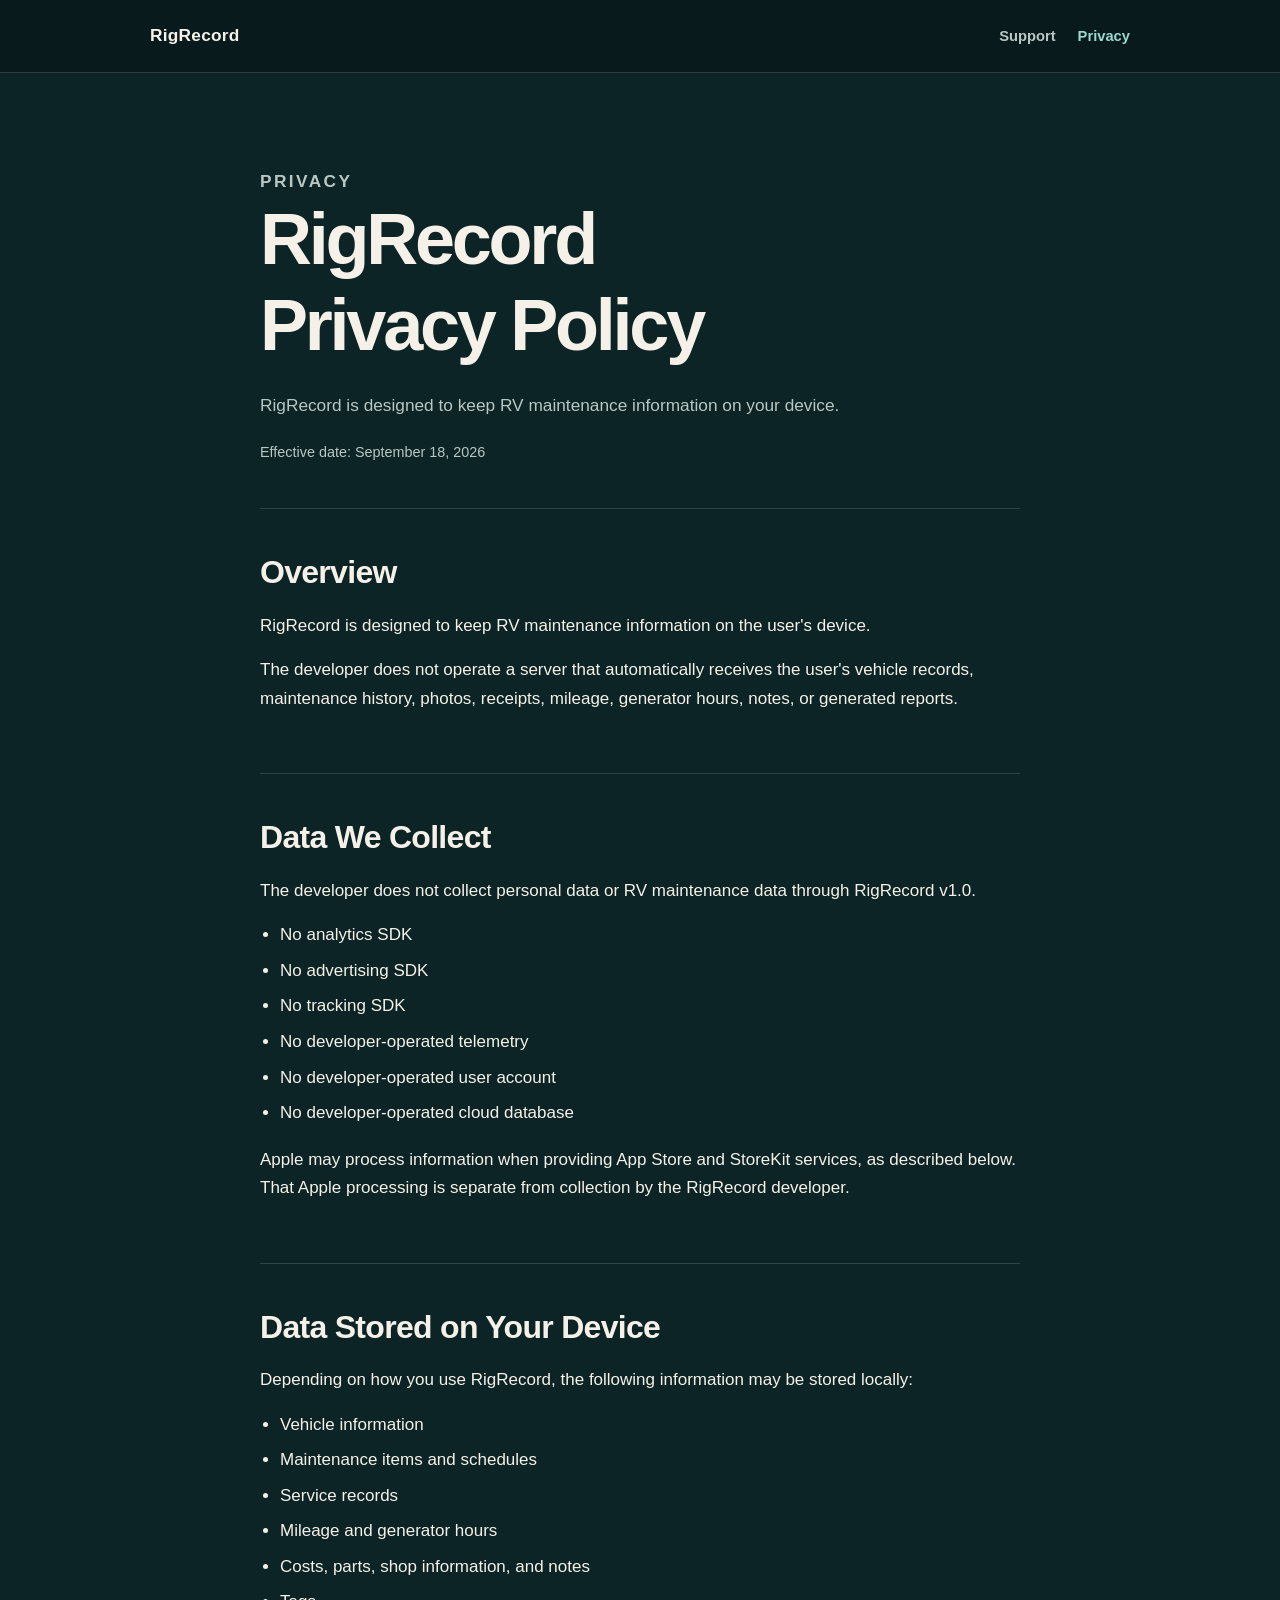
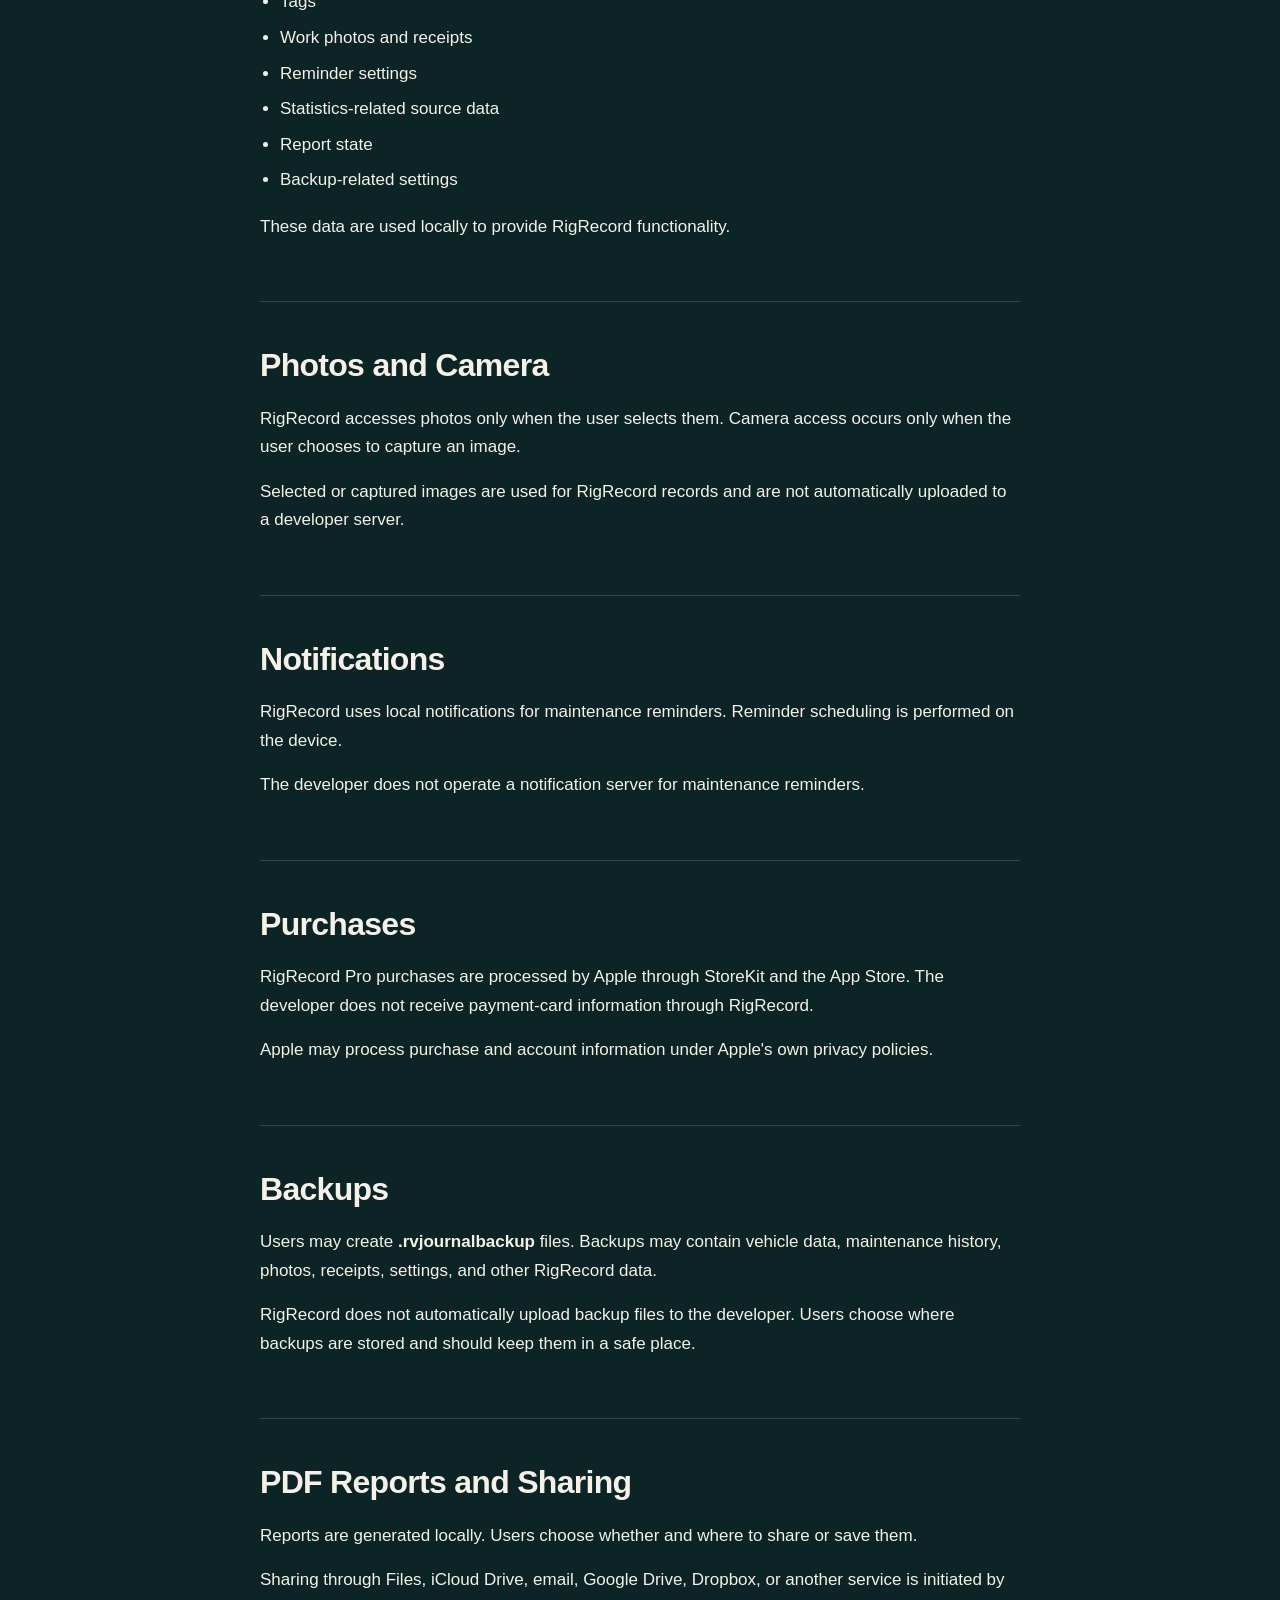
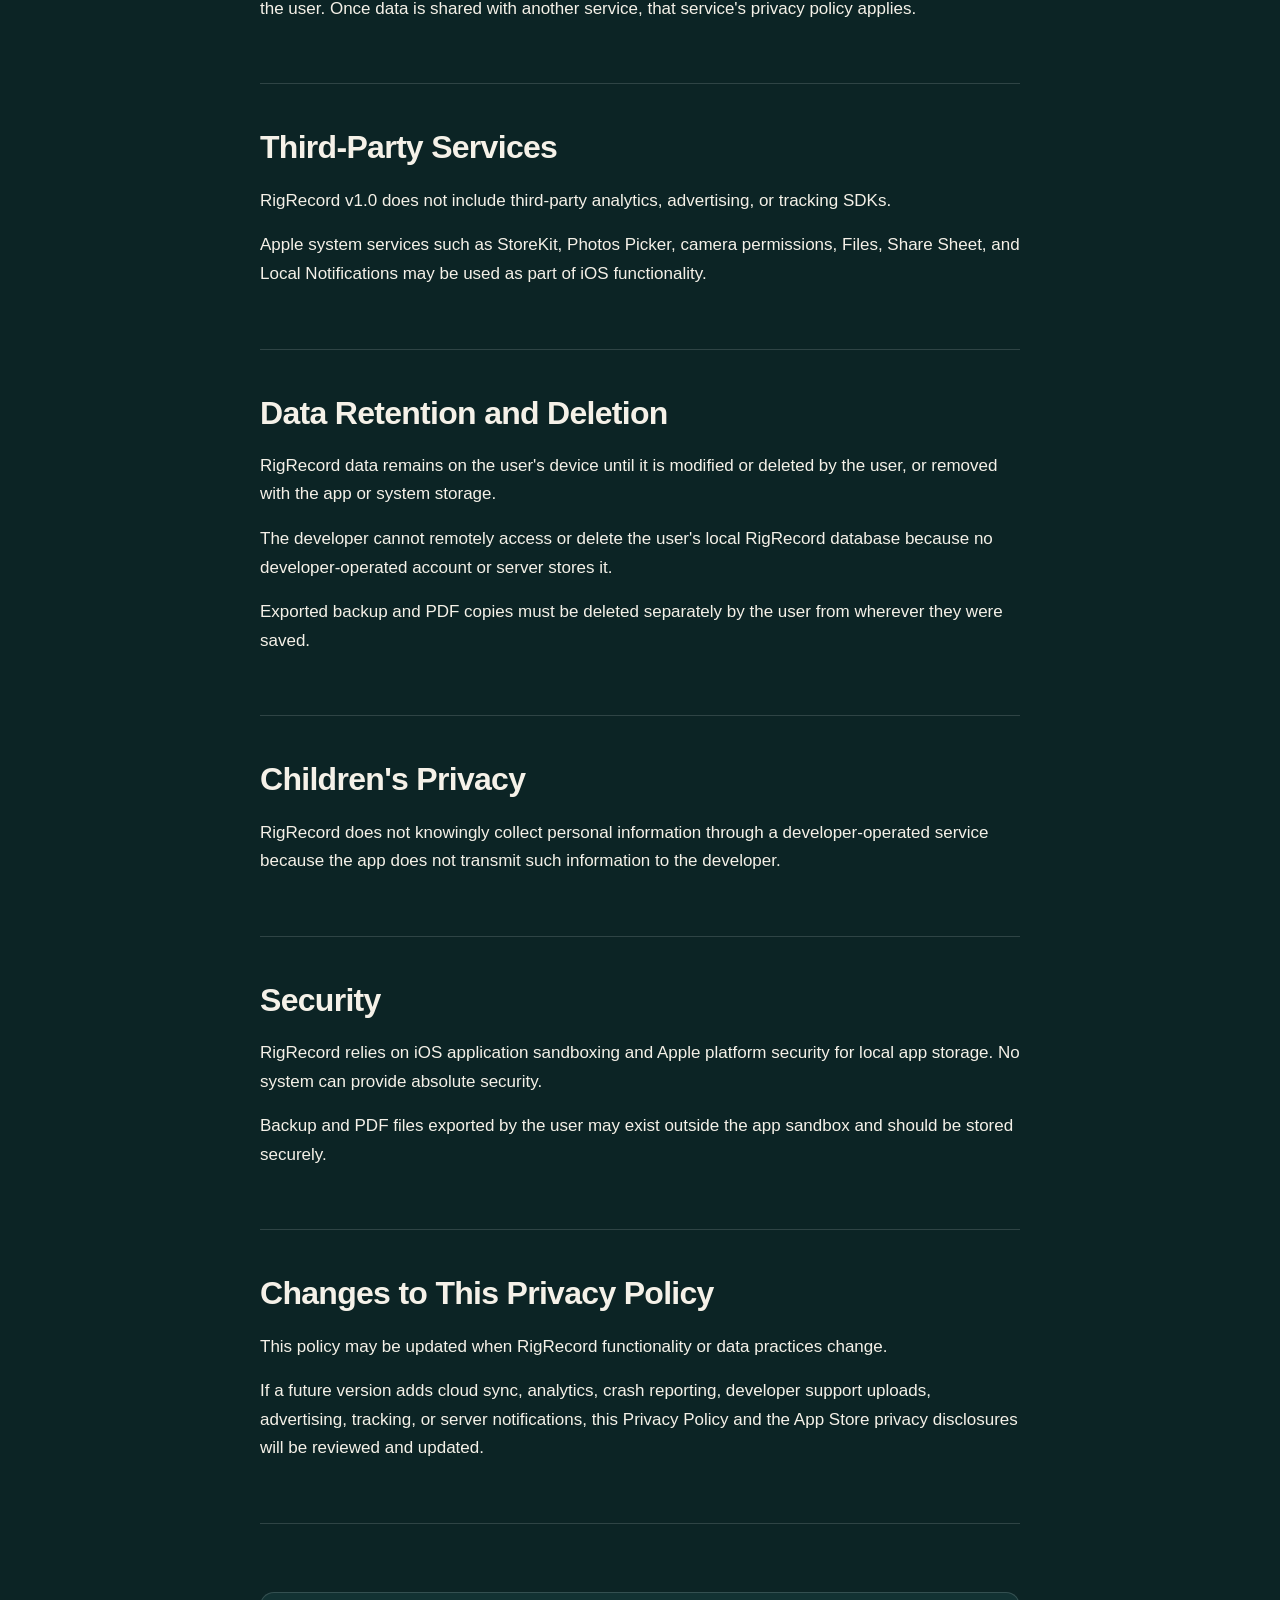
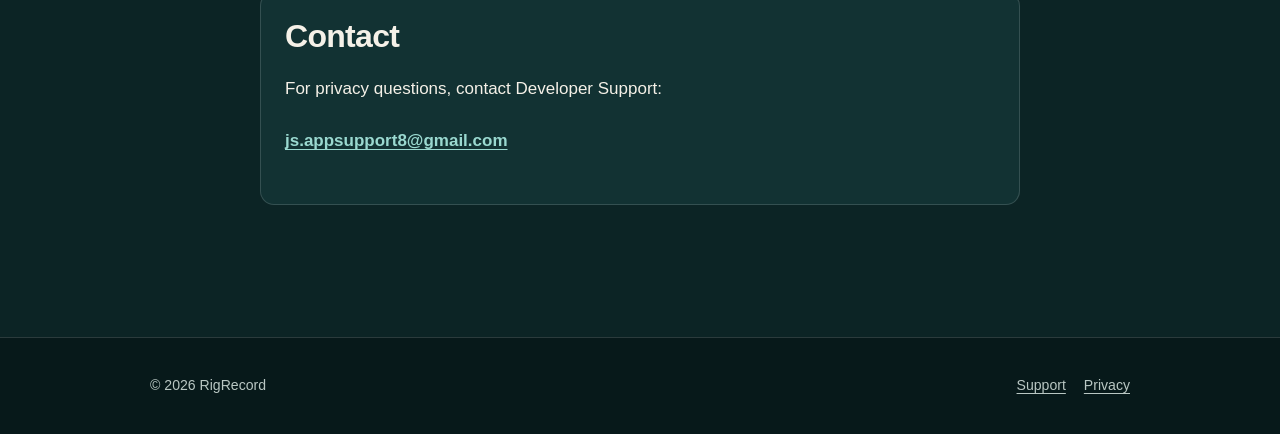
==== rigrecord/privacy/index.html @ c697db1d "Add files via upload" ====
<!doctype html>
<html lang="en">
<head>
  <meta charset="utf-8">
  <meta name="viewport" content="width=device-width, initial-scale=1">
  <meta name="description" content="Privacy Policy for RigRecord, the RV maintenance log for iPhone and iPad.">
  <title>RigRecord Privacy Policy</title>
  <link rel="icon" href="data:,">
  <link rel="stylesheet" href="../assets/styles.css">
</head>
<body>
  <header class="site-header">
    <div class="site-header__inner">
      <a class="brand" href="../">RigRecord</a>
      <nav class="site-nav" aria-label="Primary navigation">
        <a href="../support/">Support</a>
        <a href="./" aria-current="page">Privacy</a>
      </nav>
    </div>
  </header>

  <main>
    <section class="hero">
      <p class="eyebrow">Privacy</p>
      <h1>RigRecord Privacy Policy</h1>
      <p>RigRecord is designed to keep RV maintenance information on your device.</p>
      <span class="effective-date">Effective date: <span data-effective-date>September 18, 2026</span></span>
    </section>

    <section class="section">
      <h2>Overview</h2>
      <p>RigRecord is designed to keep RV maintenance information on the user's device.</p>
      <p>The developer does not operate a server that automatically receives the user's vehicle records, maintenance history, photos, receipts, mileage, generator hours, notes, or generated reports.</p>
    </section>

    <section class="section">
      <h2>Data We Collect</h2>
      <p>The developer does not collect personal data or RV maintenance data through RigRecord v1.0.</p>
      <ul>
        <li>No analytics SDK</li>
        <li>No advertising SDK</li>
        <li>No tracking SDK</li>
        <li>No developer-operated telemetry</li>
        <li>No developer-operated user account</li>
        <li>No developer-operated cloud database</li>
      </ul>
      <p>Apple may process information when providing App Store and StoreKit services, as described below. That Apple processing is separate from collection by the RigRecord developer.</p>
    </section>

    <section class="section">
      <h2>Data Stored on Your Device</h2>
      <p>Depending on how you use RigRecord, the following information may be stored locally:</p>
      <ul>
        <li>Vehicle information</li>
        <li>Maintenance items and schedules</li>
        <li>Service records</li>
        <li>Mileage and generator hours</li>
        <li>Costs, parts, shop information, and notes</li>
        <li>Tags</li>
        <li>Work photos and receipts</li>
        <li>Reminder settings</li>
        <li>Statistics-related source data</li>
        <li>Report state</li>
        <li>Backup-related settings</li>
      </ul>
      <p>These data are used locally to provide RigRecord functionality.</p>
    </section>

    <section class="section">
      <h2>Photos and Camera</h2>
      <p>RigRecord accesses photos only when the user selects them. Camera access occurs only when the user chooses to capture an image.</p>
      <p>Selected or captured images are used for RigRecord records and are not automatically uploaded to a developer server.</p>
    </section>

    <section class="section">
      <h2>Notifications</h2>
      <p>RigRecord uses local notifications for maintenance reminders. Reminder scheduling is performed on the device.</p>
      <p>The developer does not operate a notification server for maintenance reminders.</p>
    </section>

    <section class="section">
      <h2>Purchases</h2>
      <p>RigRecord Pro purchases are processed by Apple through StoreKit and the App Store. The developer does not receive payment-card information through RigRecord.</p>
      <p>Apple may process purchase and account information under Apple's own privacy policies.</p>
    </section>

    <section class="section">
      <h2>Backups</h2>
      <p>Users may create <strong>.rvjournalbackup</strong> files. Backups may contain vehicle data, maintenance history, photos, receipts, settings, and other RigRecord data.</p>
      <p>RigRecord does not automatically upload backup files to the developer. Users choose where backups are stored and should keep them in a safe place.</p>
    </section>

    <section class="section">
      <h2>PDF Reports and Sharing</h2>
      <p>Reports are generated locally. Users choose whether and where to share or save them.</p>
      <p>Sharing through Files, iCloud Drive, email, Google Drive, Dropbox, or another service is initiated by the user. Once data is shared with another service, that service's privacy policy applies.</p>
    </section>

    <section class="section">
      <h2>Third-Party Services</h2>
      <p>RigRecord v1.0 does not include third-party analytics, advertising, or tracking SDKs.</p>
      <p>Apple system services such as StoreKit, Photos Picker, camera permissions, Files, Share Sheet, and Local Notifications may be used as part of iOS functionality.</p>
    </section>

    <section class="section">
      <h2>Data Retention and Deletion</h2>
      <p>RigRecord data remains on the user's device until it is modified or deleted by the user, or removed with the app or system storage.</p>
      <p>The developer cannot remotely access or delete the user's local RigRecord database because no developer-operated account or server stores it.</p>
      <p>Exported backup and PDF copies must be deleted separately by the user from wherever they were saved.</p>
    </section>

    <section class="section">
      <h2>Children's Privacy</h2>
      <p>RigRecord does not knowingly collect personal information through a developer-operated service because the app does not transmit such information to the developer.</p>
    </section>

    <section class="section">
      <h2>Security</h2>
      <p>RigRecord relies on iOS application sandboxing and Apple platform security for local app storage. No system can provide absolute security.</p>
      <p>Backup and PDF files exported by the user may exist outside the app sandbox and should be stored securely.</p>
    </section>

    <section class="section">
      <h2>Changes to This Privacy Policy</h2>
      <p>This policy may be updated when RigRecord functionality or data practices change.</p>
      <p>If a future version adds cloud sync, analytics, crash reporting, developer support uploads, advertising, tracking, or server notifications, this Privacy Policy and the App Store privacy disclosures will be reviewed and updated.</p>
    </section>

    <section class="section" aria-labelledby="contact">
      <div class="callout">
        <h2 id="contact">Contact</h2>
        <p>For privacy questions, contact Developer Support:</p>
        <p><a class="contact-link" data-support-email href="mailto:js.appsupport8@gmail.com">js.appsupport8@gmail.com</a></p>
      </div>
    </section>
  </main>

  <footer class="site-footer">
    <div class="site-footer__inner">
      <span>© <span data-site-year>2026</span> RigRecord</span>
      <nav aria-label="Footer navigation">
        <a href="../support/">Support</a>
        <a href="./">Privacy</a>
      </nav>
    </div>
  </footer>
  <script src="../assets/site-config.js"></script>
  <script src="../assets/site.js"></script>
</body>
</html>
---- rigrecord/assets/styles.css ----
:root {
  color-scheme: dark;
  --background: #0c2425;
  --background-deep: #07191a;
  --surface: #123233;
  --surface-soft: #173b3c;
  --text: #f5f1e8;
  --muted: #b9c7c3;
  --accent: #75c6bb;
  --accent-strong: #9ad9d0;
  --rule: rgba(229, 237, 232, 0.16);
  --max-width: 760px;
}

* {
  box-sizing: border-box;
}

html {
  background: var(--background-deep);
  scroll-behavior: smooth;
}

body {
  margin: 0;
  min-height: 100vh;
  background:
    radial-gradient(circle at 80% -10%, rgba(117, 198, 187, 0.12), transparent 34rem),
    var(--background);
  color: var(--text);
  font-family: -apple-system, BlinkMacSystemFont, "Segoe UI", sans-serif;
  font-size: 17px;
  line-height: 1.68;
  -webkit-font-smoothing: antialiased;
}

a {
  color: var(--accent-strong);
  text-underline-offset: 0.2em;
}

a:hover,
a:focus-visible {
  color: #c2eee7;
}

.site-header {
  border-bottom: 1px solid var(--rule);
  background: rgba(7, 25, 26, 0.86);
}

.site-header__inner,
.site-footer__inner {
  width: min(calc(100% - 40px), 980px);
  margin: 0 auto;
}

.site-header__inner {
  min-height: 72px;
  display: flex;
  align-items: center;
  justify-content: space-between;
  gap: 24px;
}

.brand {
  color: var(--text);
  font-size: 1.08rem;
  font-weight: 750;
  letter-spacing: 0.015em;
  text-decoration: none;
}

.site-nav {
  display: flex;
  align-items: center;
  gap: 22px;
}

.site-nav a {
  color: var(--muted);
  font-size: 0.92rem;
  font-weight: 650;
  text-decoration: none;
}

.site-nav a[aria-current="page"] {
  color: var(--accent-strong);
}

main {
  width: min(calc(100% - 40px), var(--max-width));
  margin: 0 auto;
  padding: 72px 0 88px;
}

.hero {
  padding-bottom: 42px;
  border-bottom: 1px solid var(--rule);
}

.eyebrow {
  margin: 0 0 10px;
  color: var(--accent);
  font-size: 0.78rem;
  font-weight: 760;
  letter-spacing: 0.14em;
  text-transform: uppercase;
}

h1,
h2,
h3 {
  line-height: 1.2;
  text-wrap: balance;
}

h1 {
  max-width: 680px;
  margin: 0;
  font-size: clamp(2.35rem, 7vw, 4.5rem);
  letter-spacing: -0.045em;
}

.hero p {
  max-width: 650px;
  margin: 22px 0 0;
  color: var(--muted);
  font-size: 1.08rem;
}

.effective-date {
  display: inline-block;
  margin-top: 20px;
  color: var(--muted);
  font-size: 0.9rem;
}

.section {
  padding: 44px 0;
  border-bottom: 1px solid var(--rule);
}

.section:last-child {
  border-bottom: 0;
}

h2 {
  margin: 0 0 20px;
  font-size: clamp(1.55rem, 4vw, 2rem);
  letter-spacing: -0.022em;
}

h3 {
  margin: 34px 0 10px;
  font-size: 1.12rem;
}

p {
  margin: 0 0 16px;
}

ul {
  margin: 14px 0 18px;
  padding-left: 1.25rem;
}

li {
  margin: 7px 0;
}

.faq {
  display: grid;
  gap: 2px;
}

.faq article {
  padding: 30px 0;
  border-bottom: 1px solid var(--rule);
}

.faq article:last-child {
  border-bottom: 0;
}

.faq h3 {
  margin-top: 0;
}

.callout {
  margin-top: 24px;
  padding: 24px;
  border: 1px solid var(--rule);
  border-radius: 14px;
  background: var(--surface);
}

.callout h2,
.callout h3 {
  margin-top: 0;
}

.contact-link {
  display: inline-flex;
  min-height: 44px;
  align-items: center;
  font-weight: 700;
}

.site-footer {
  border-top: 1px solid var(--rule);
  background: var(--background-deep);
  color: var(--muted);
}

.site-footer__inner {
  min-height: 96px;
  display: flex;
  align-items: center;
  justify-content: space-between;
  gap: 24px;
  font-size: 0.88rem;
}

.site-footer nav {
  display: flex;
  gap: 18px;
}

.site-footer a {
  color: var(--muted);
}

.home-links {
  display: grid;
  grid-template-columns: repeat(2, minmax(0, 1fr));
  gap: 16px;
  margin-top: 30px;
}

.home-link {
  display: block;
  min-height: 150px;
  padding: 24px;
  border: 1px solid var(--rule);
  border-radius: 14px;
  background: var(--surface);
  color: var(--text);
  text-decoration: none;
}

.home-link strong {
  display: block;
  margin-bottom: 8px;
  font-size: 1.2rem;
}

.home-link span {
  color: var(--muted);
}

@media (max-width: 600px) {
  .site-header__inner {
    min-height: 64px;
  }

  main {
    padding-top: 52px;
  }

  .site-nav {
    gap: 14px;
  }

  .section {
    padding: 36px 0;
  }

  .home-links {
    grid-template-columns: 1fr;
  }

  .site-footer__inner {
    padding: 24px 0;
    align-items: flex-start;
    flex-direction: column;
    gap: 12px;
  }
}

@media (prefers-reduced-motion: reduce) {
  html {
    scroll-behavior: auto;
  }
}
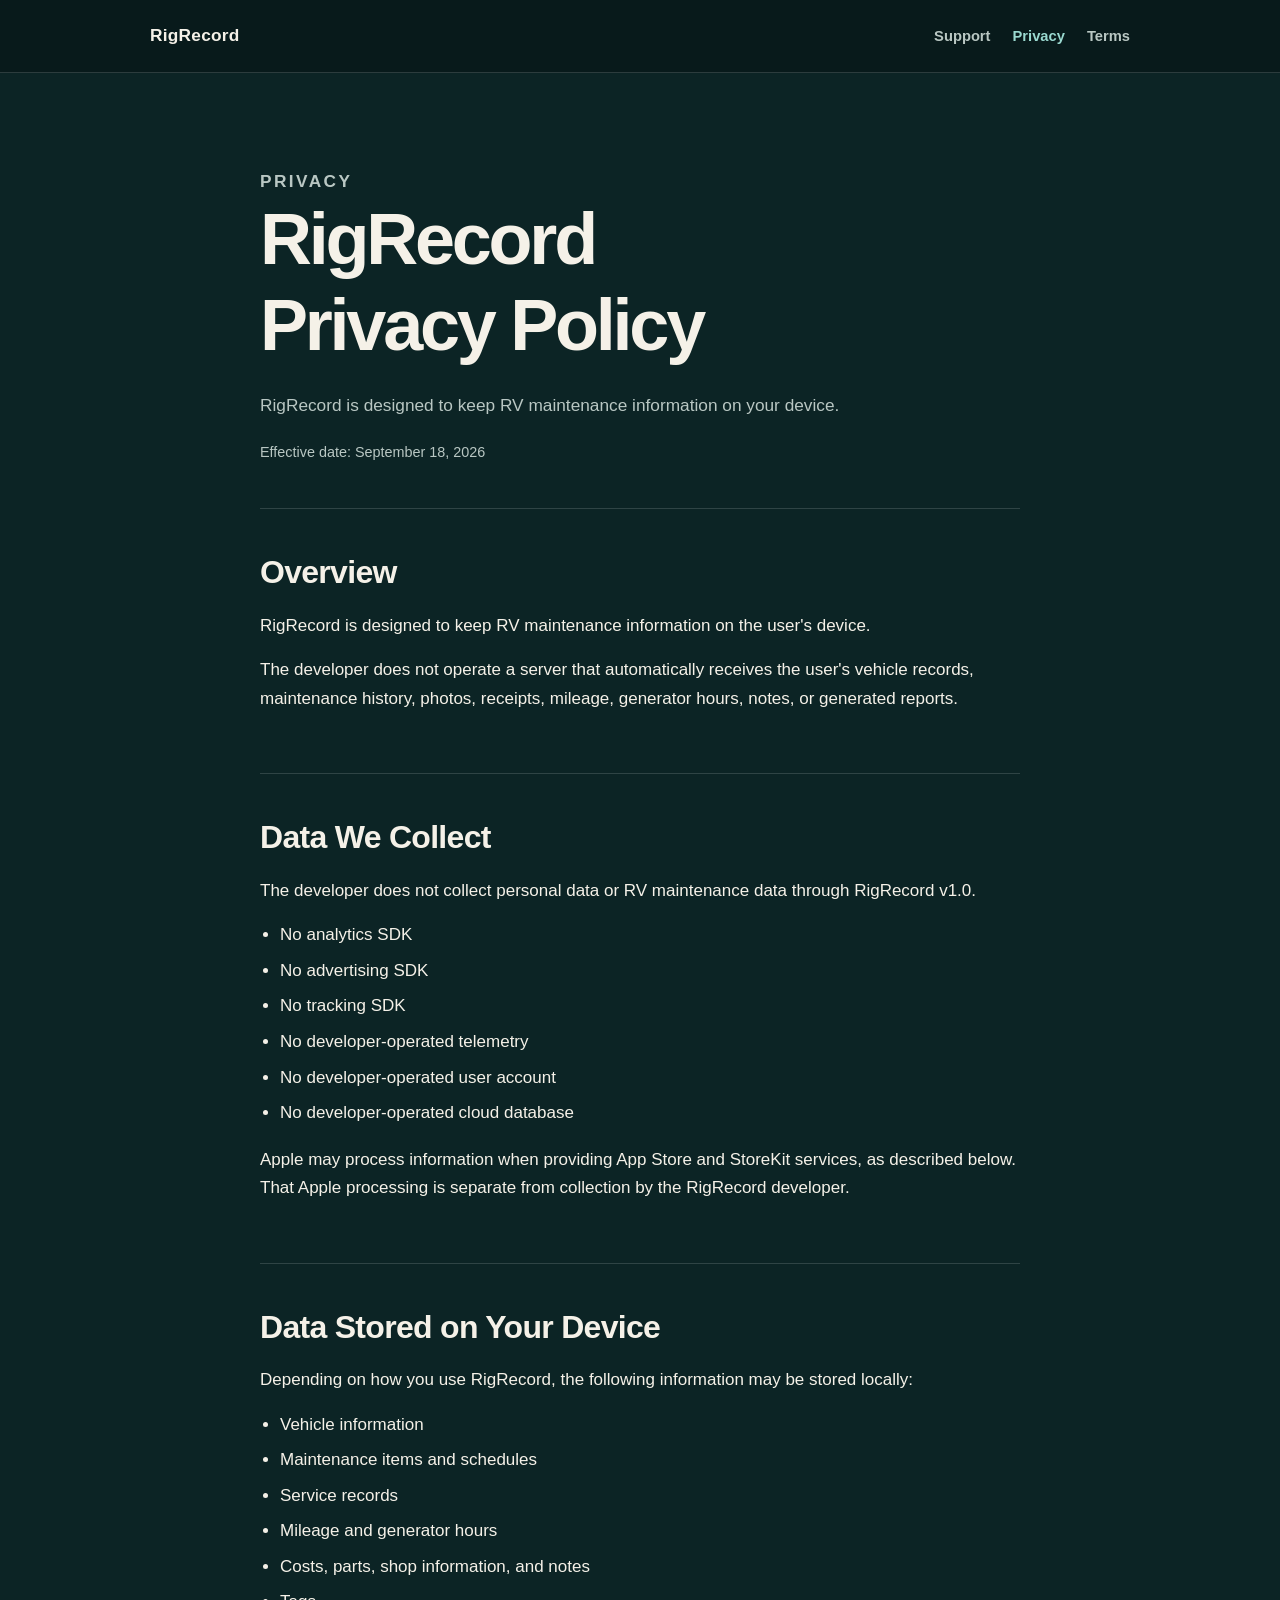
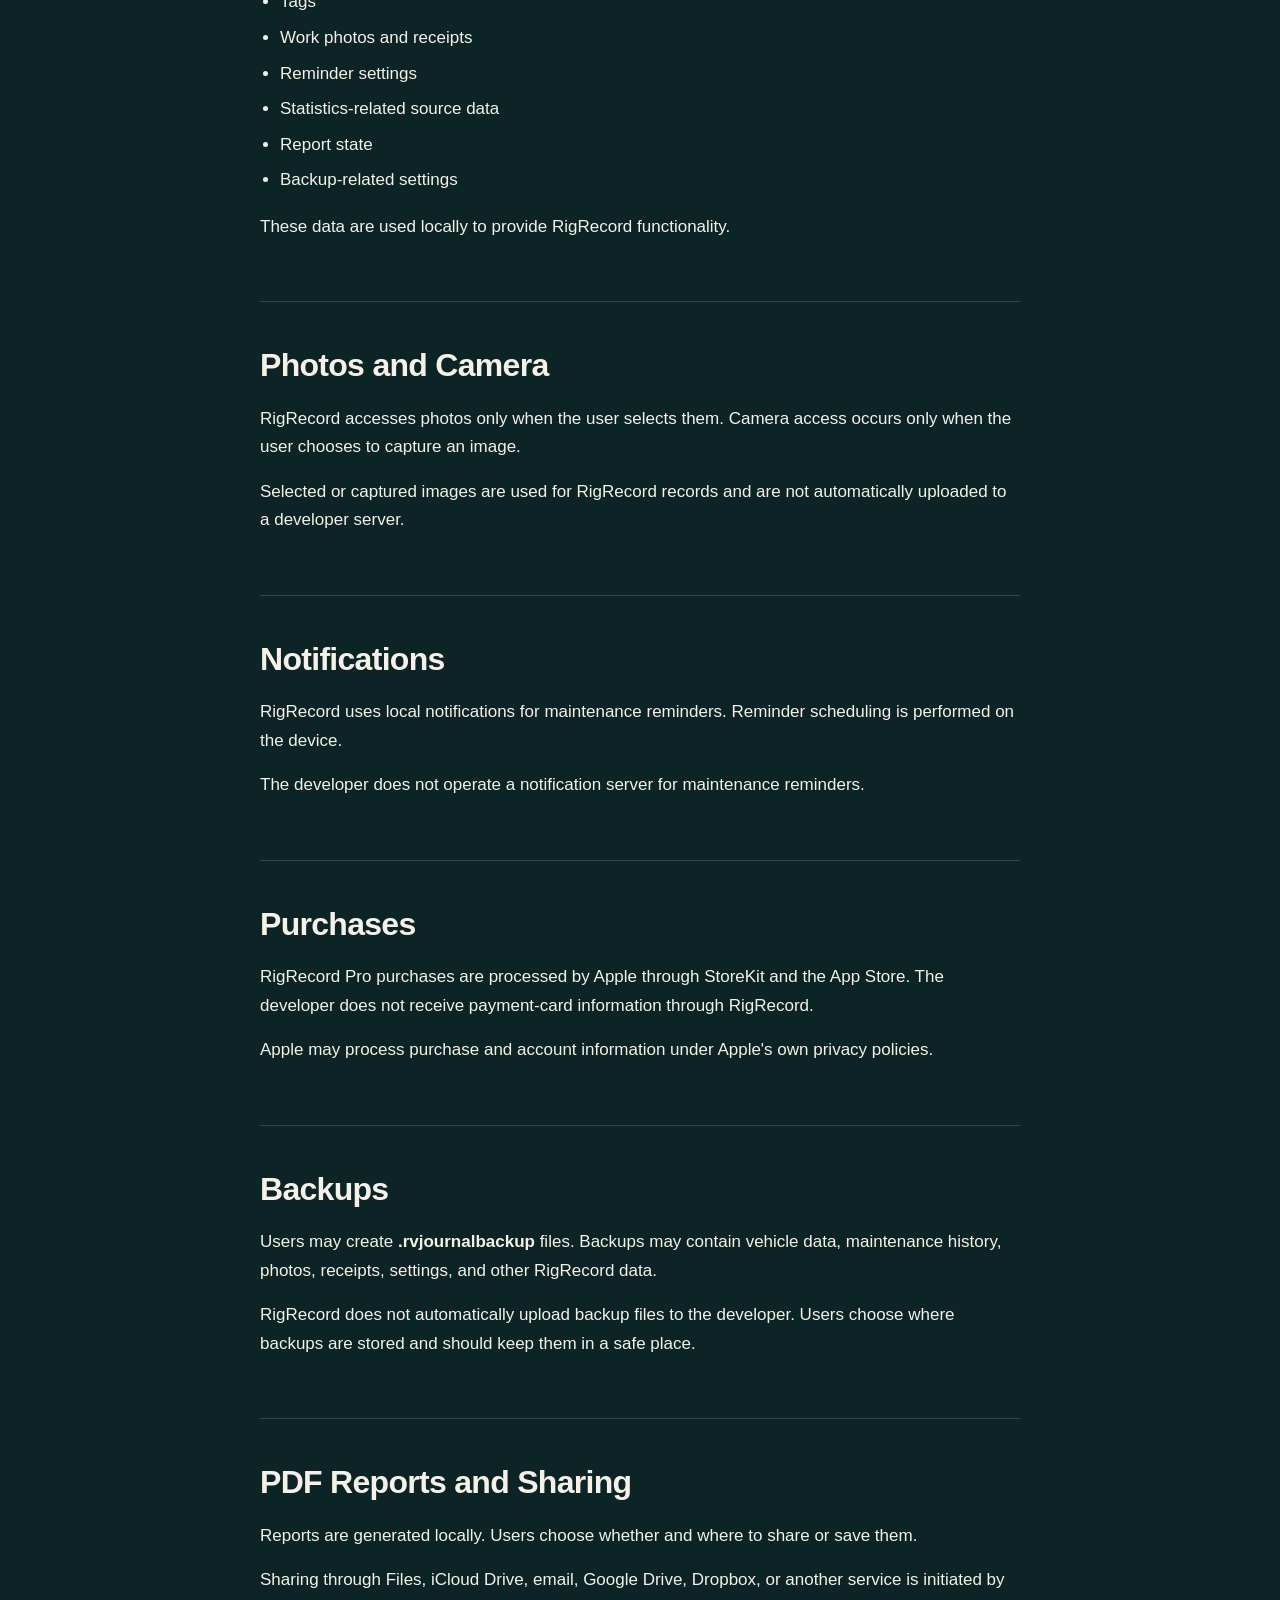
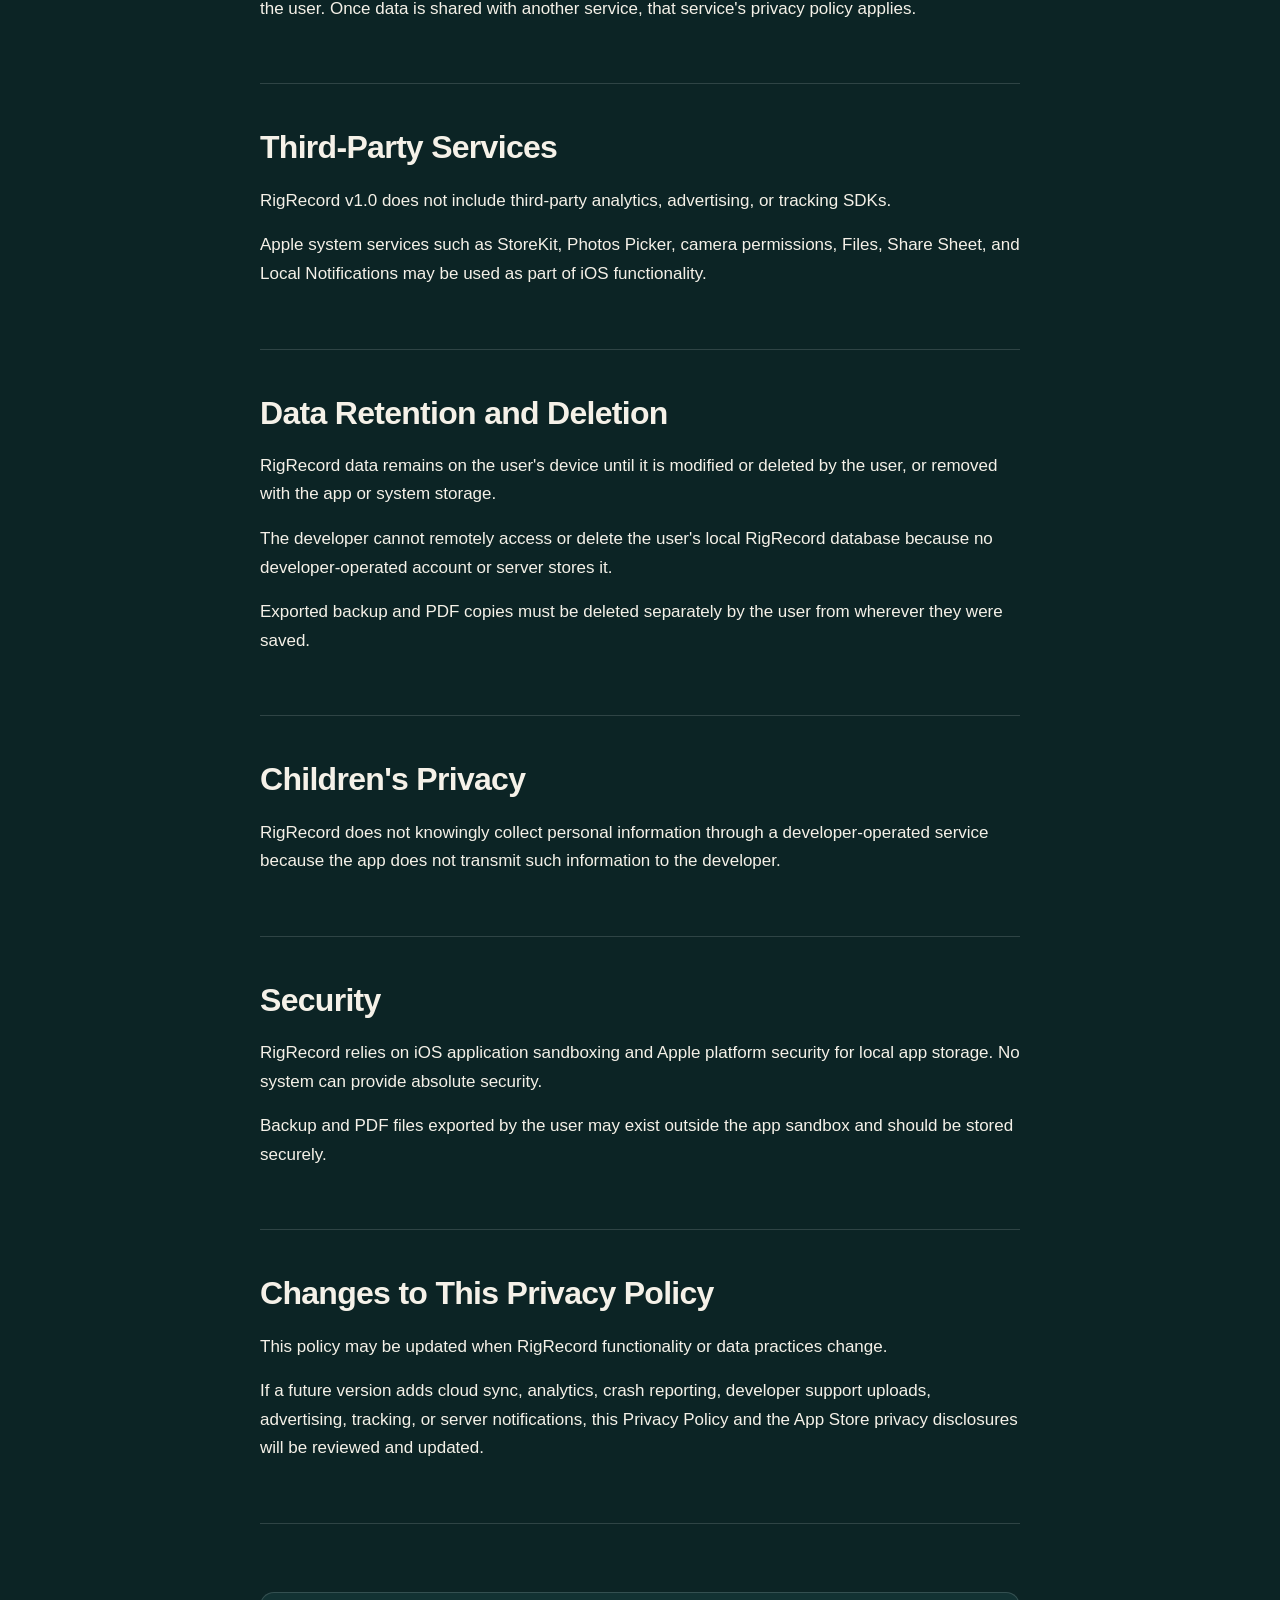
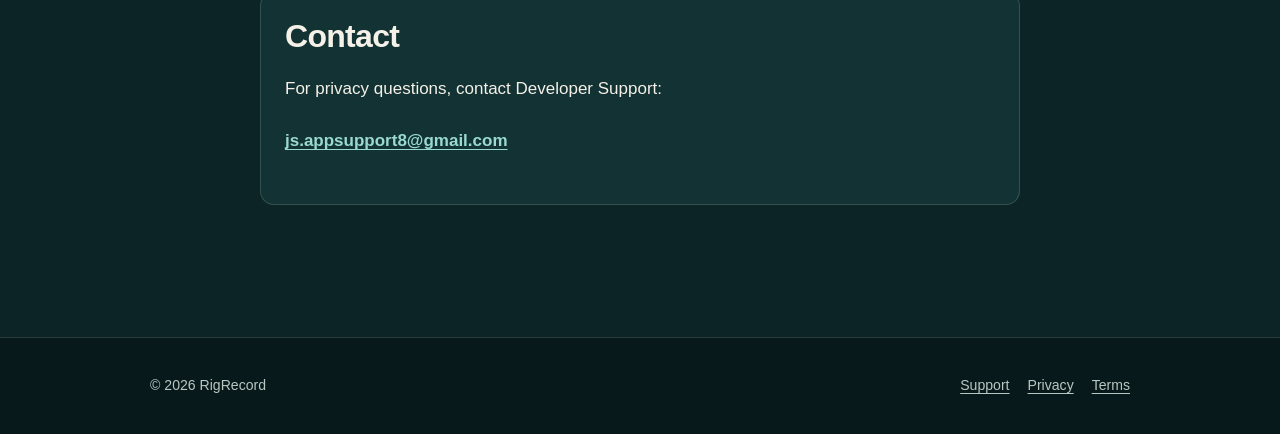
==== commit 01d802a0: "Add files via upload" ====
--- a/rigrecord/privacy/index.html
+++ b/rigrecord/privacy/index.html
@@ -15,6 +15,7 @@
       <nav class="site-nav" aria-label="Primary navigation">
         <a href="../support/">Support</a>
         <a href="./" aria-current="page">Privacy</a>
+        <a href="../terms/">Terms</a>
       </nav>
     </div>
   </header>
@@ -141,6 +142,7 @@
       <nav aria-label="Footer navigation">
         <a href="../support/">Support</a>
         <a href="./">Privacy</a>
+        <a href="../terms/">Terms</a>
       </nav>
     </div>
   </footer>
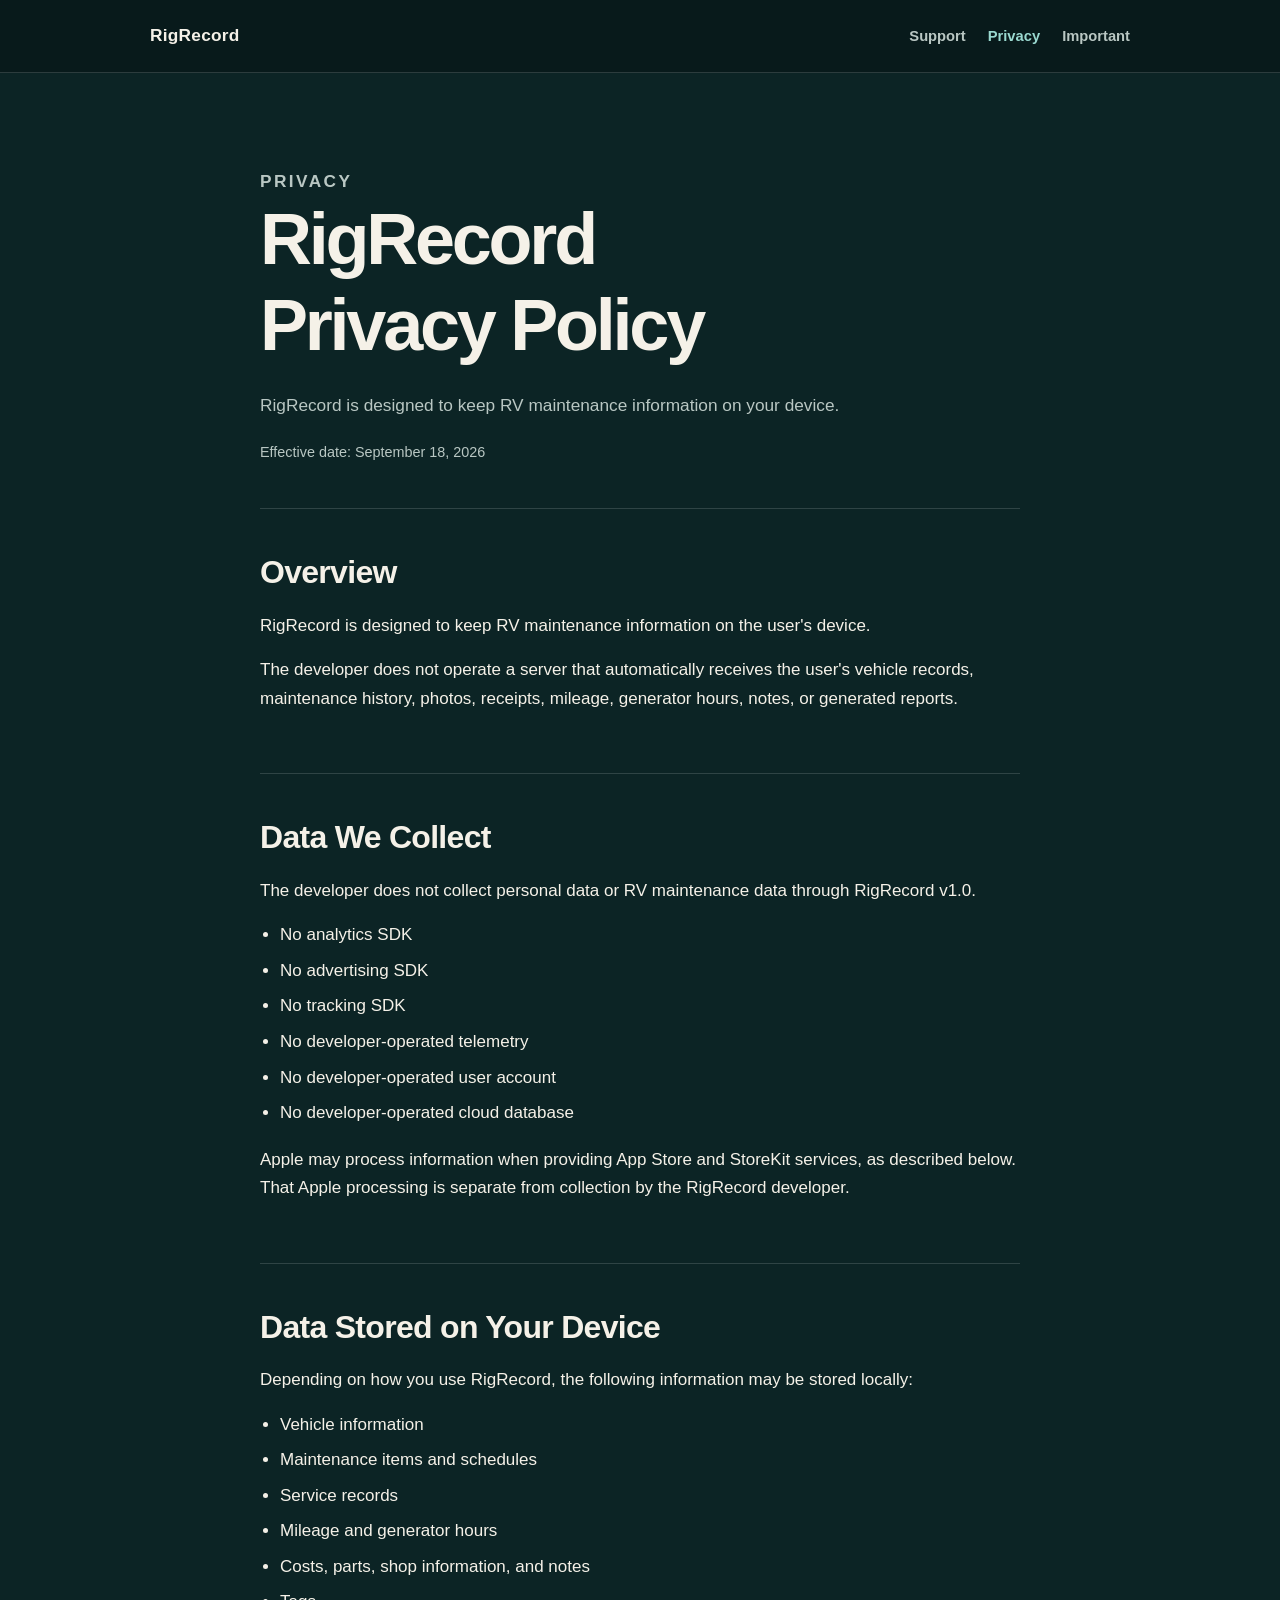
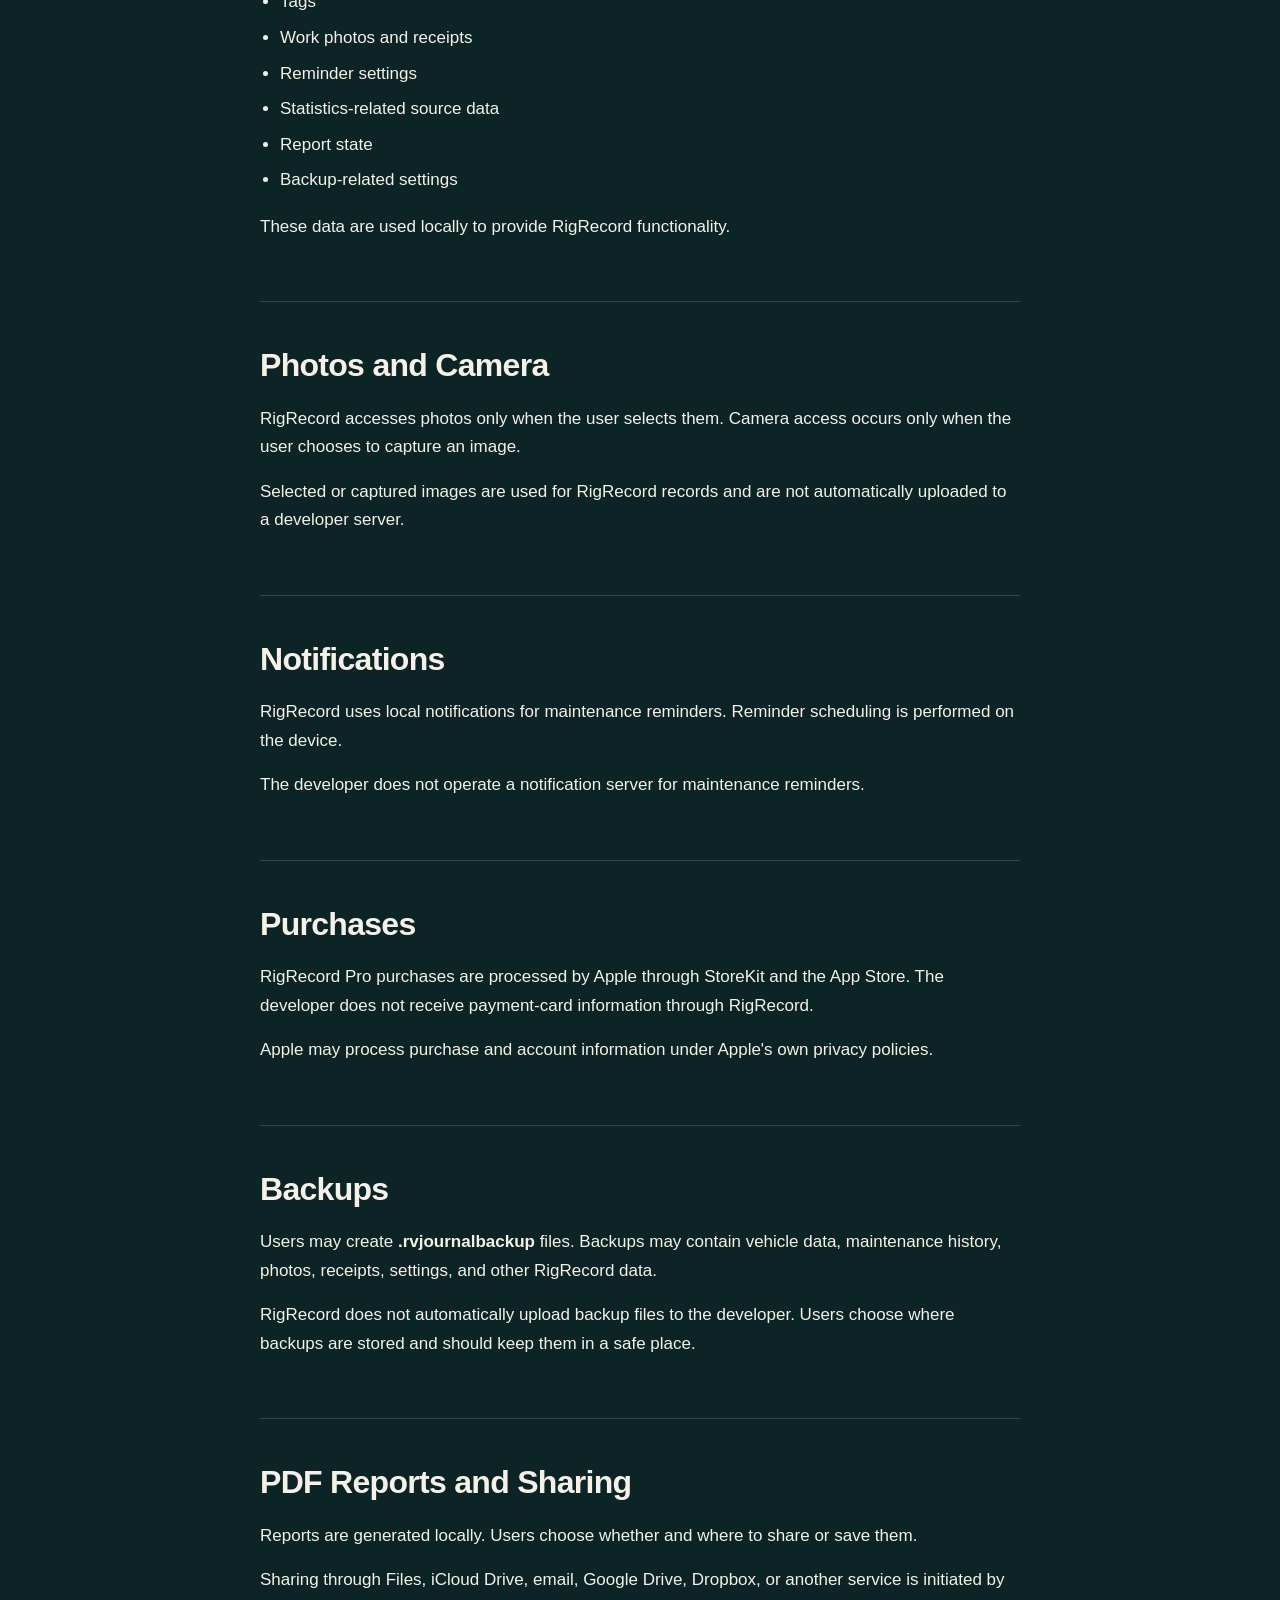
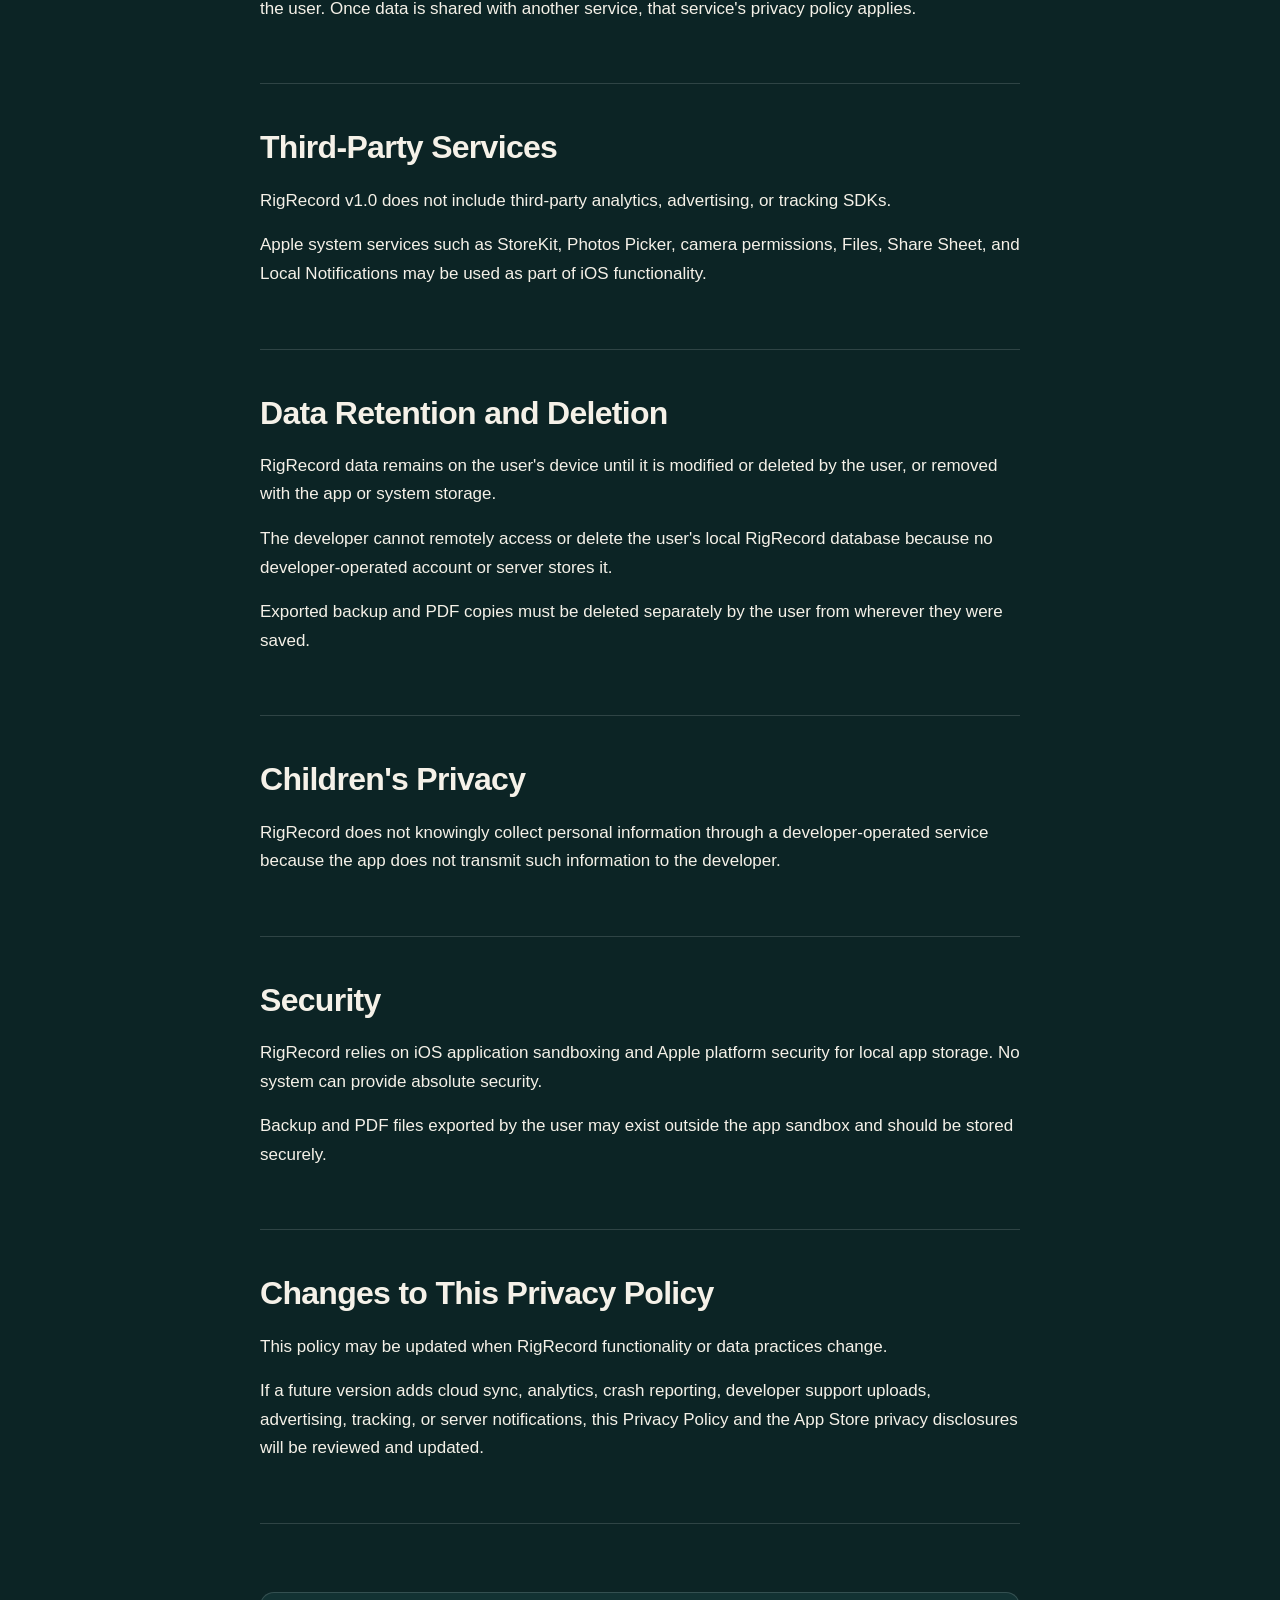
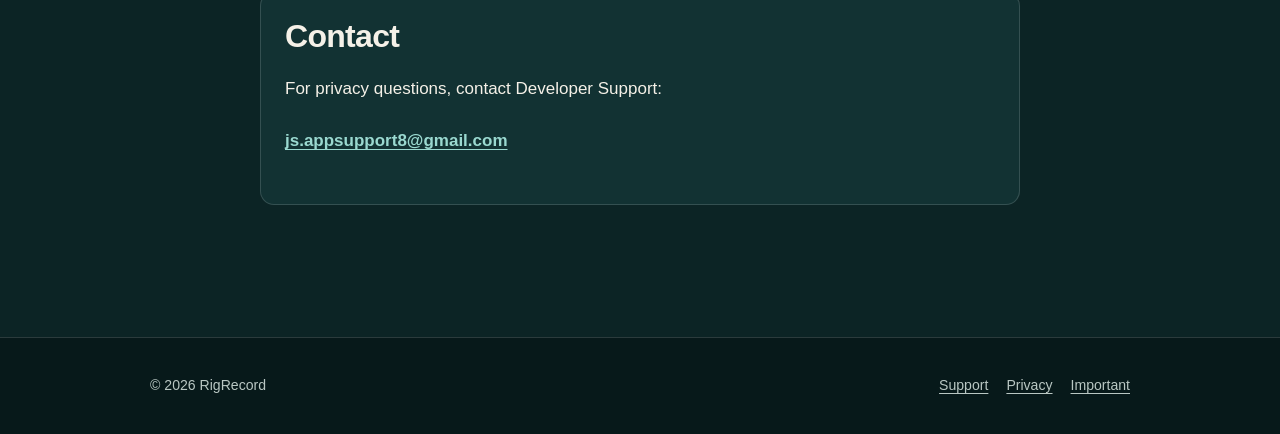
==== commit 3f9eea4c: "Add files via upload" ====
--- a/rigrecord/privacy/index.html
+++ b/rigrecord/privacy/index.html
@@ -15,7 +15,7 @@
       <nav class="site-nav" aria-label="Primary navigation">
         <a href="../support/">Support</a>
         <a href="./" aria-current="page">Privacy</a>
-        <a href="../terms/">Terms</a>
+        <a href="../terms/">Important</a>
       </nav>
     </div>
   </header>
@@ -142,7 +142,7 @@
       <nav aria-label="Footer navigation">
         <a href="../support/">Support</a>
         <a href="./">Privacy</a>
-        <a href="../terms/">Terms</a>
+        <a href="../terms/">Important</a>
       </nav>
     </div>
   </footer>
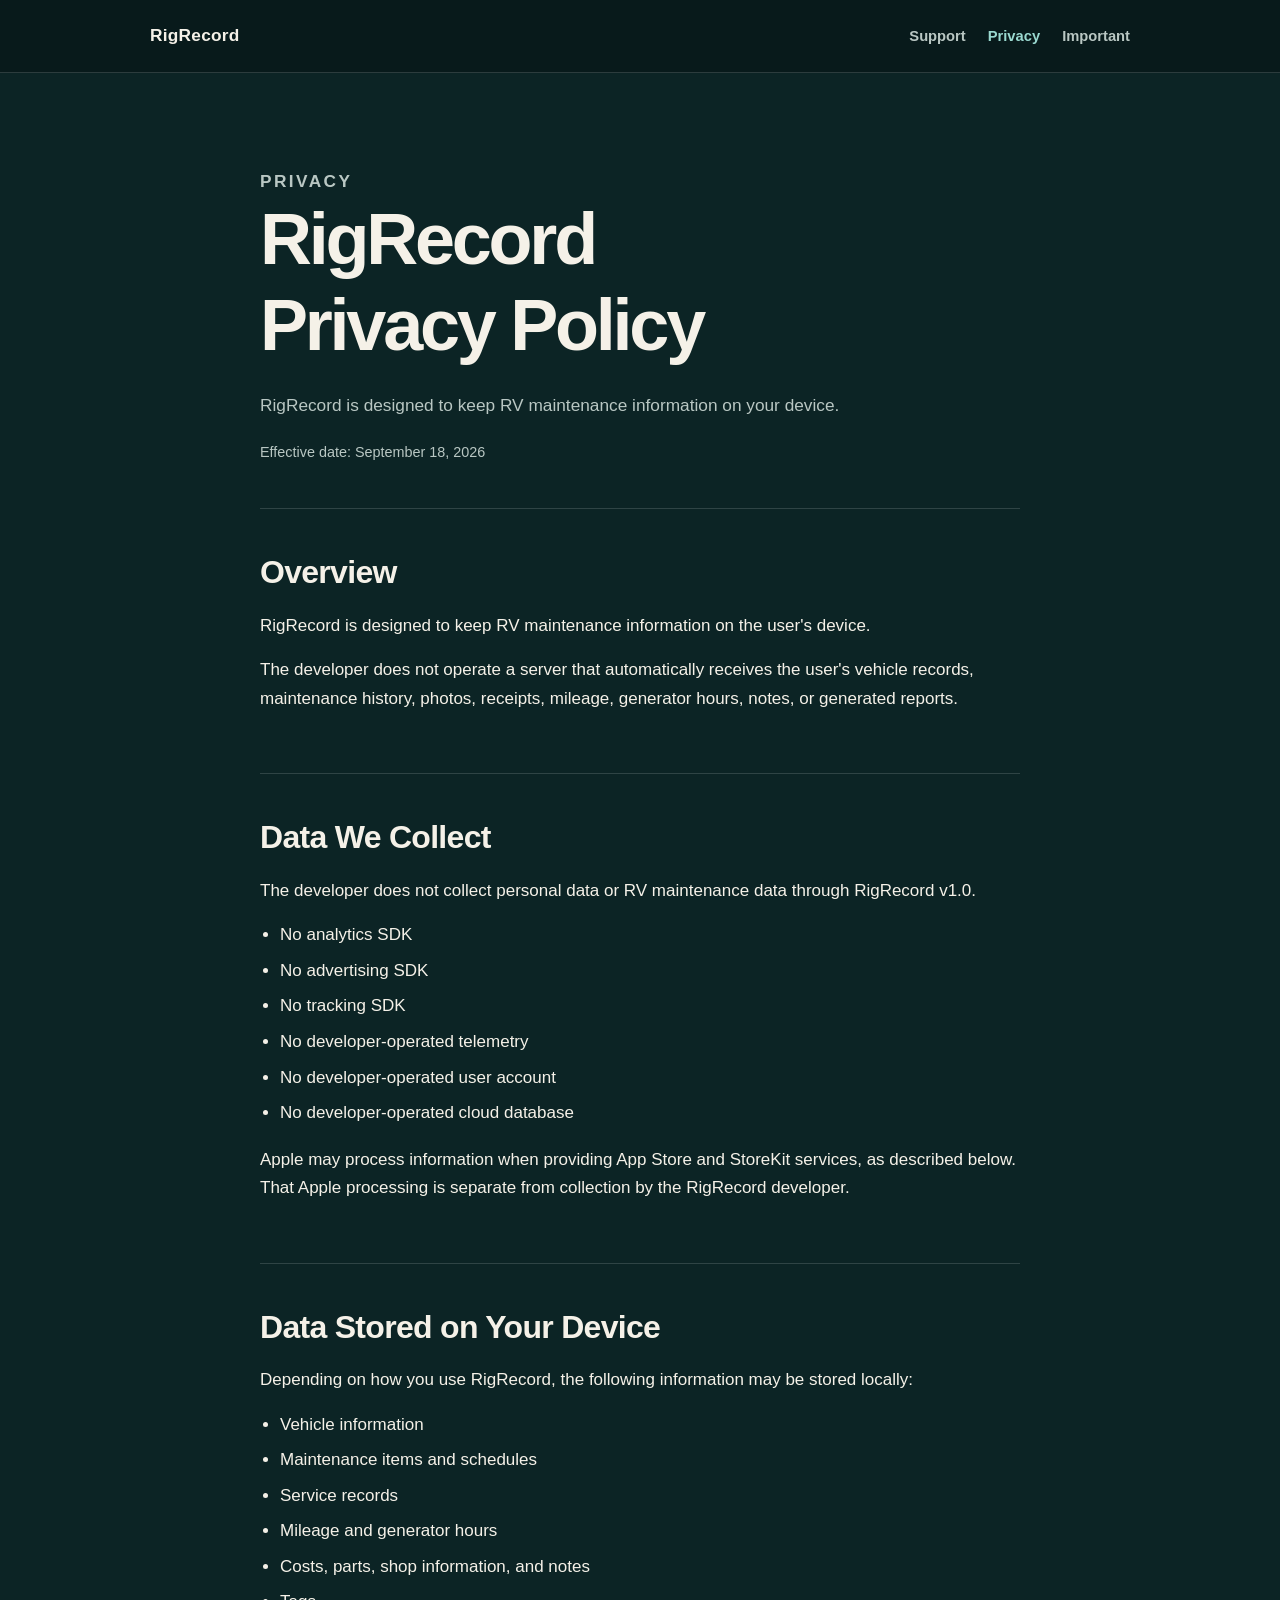
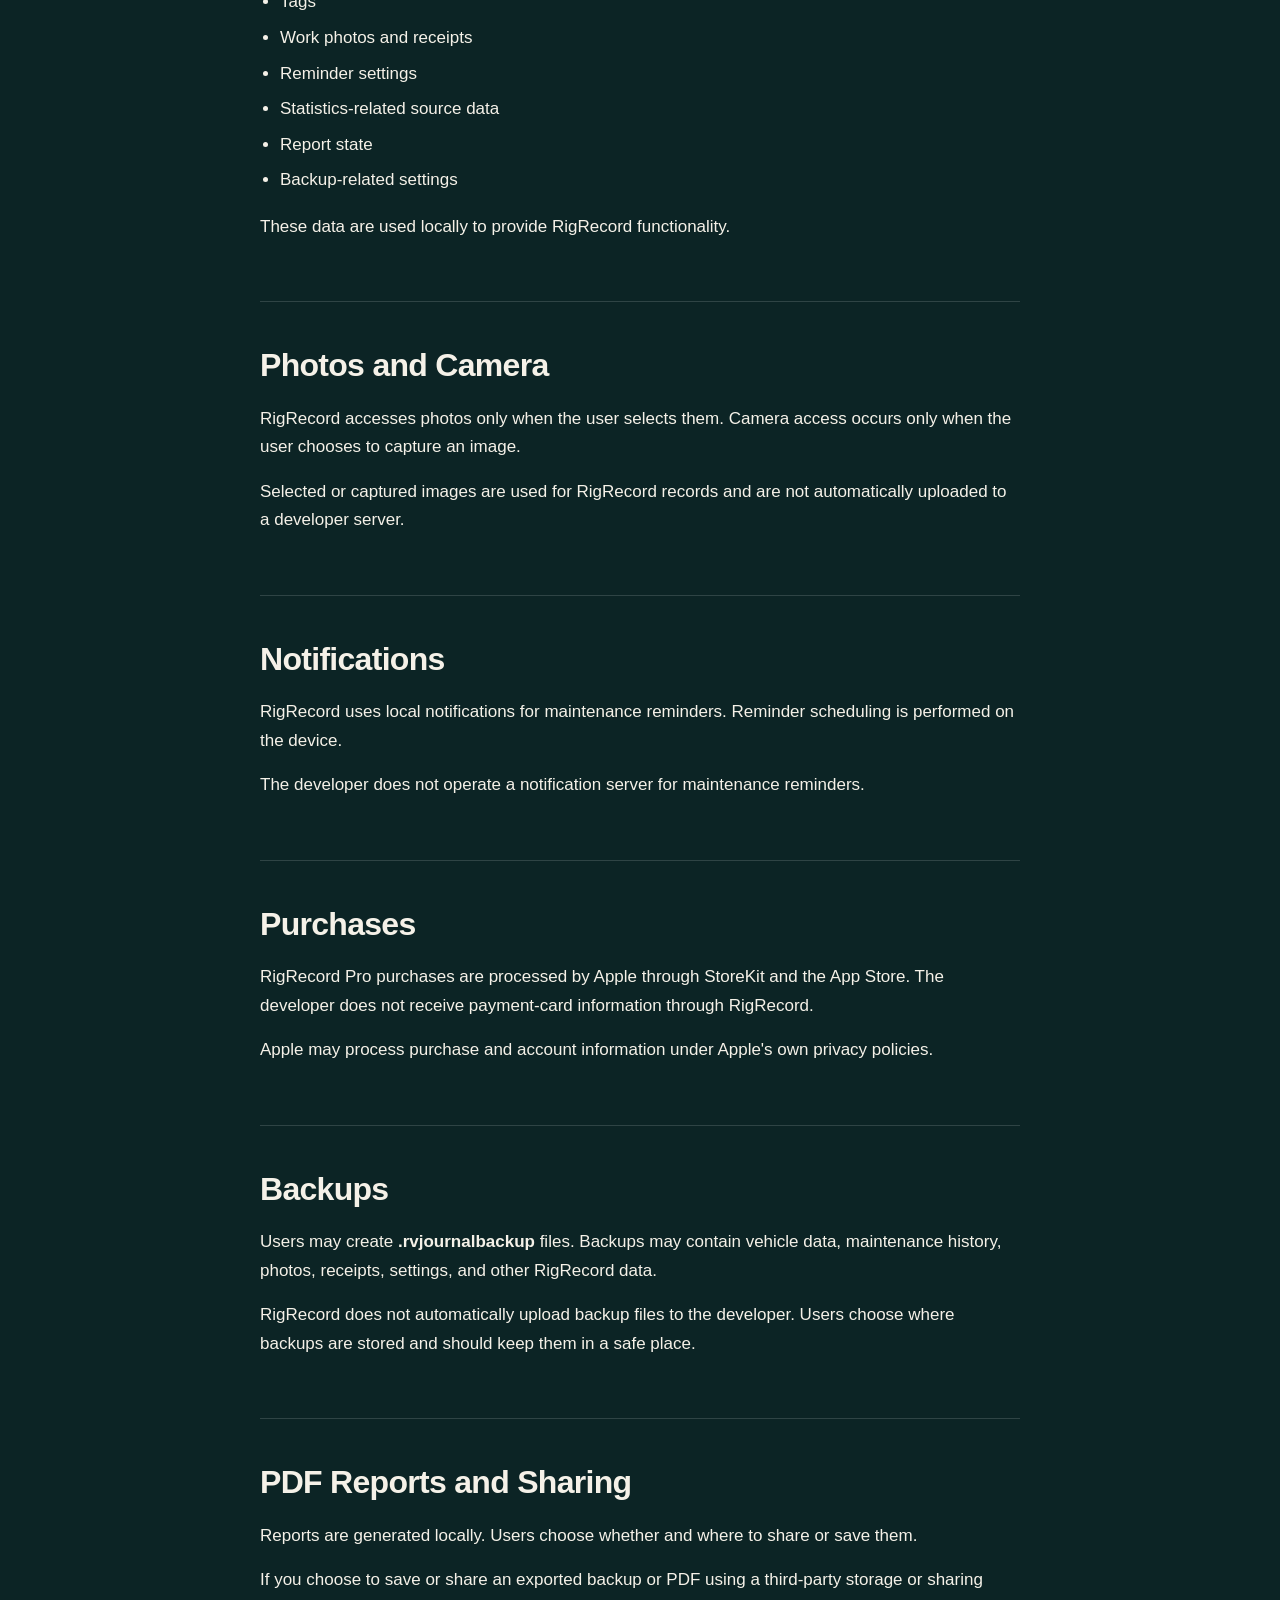
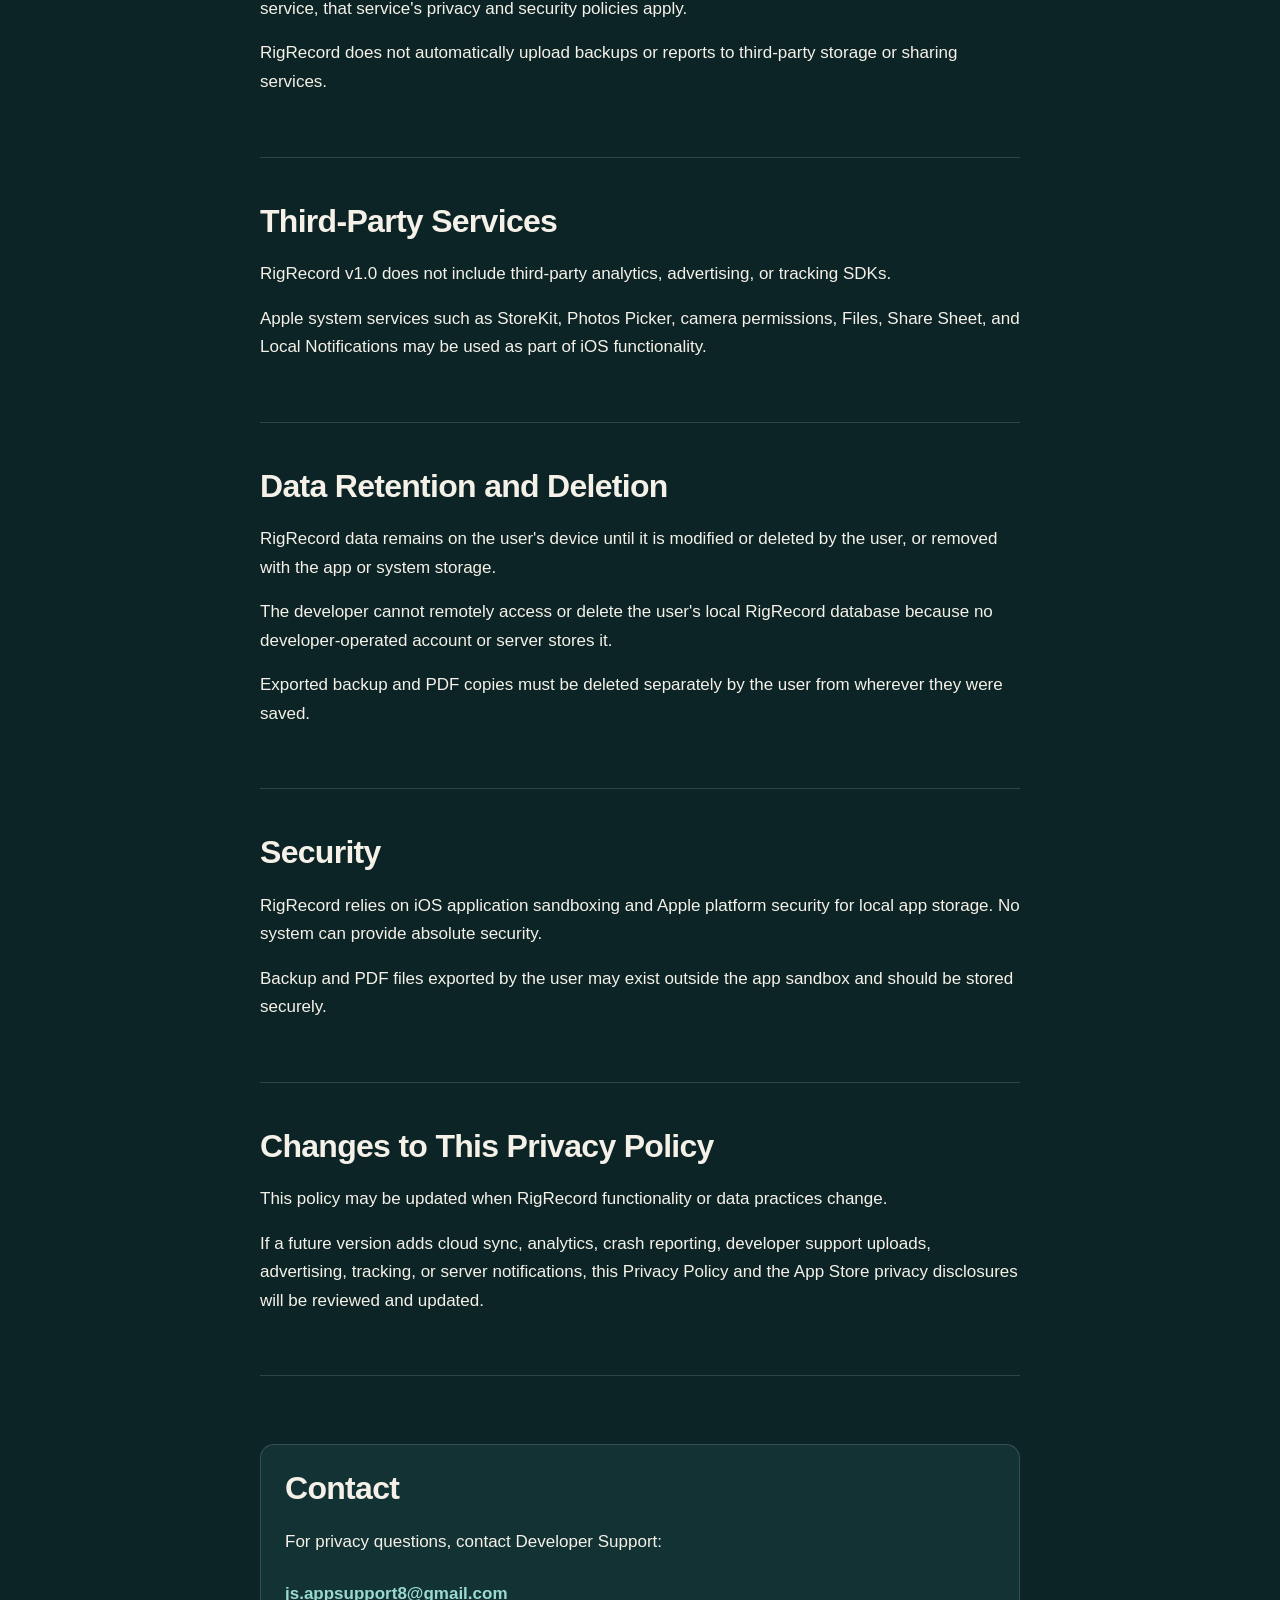
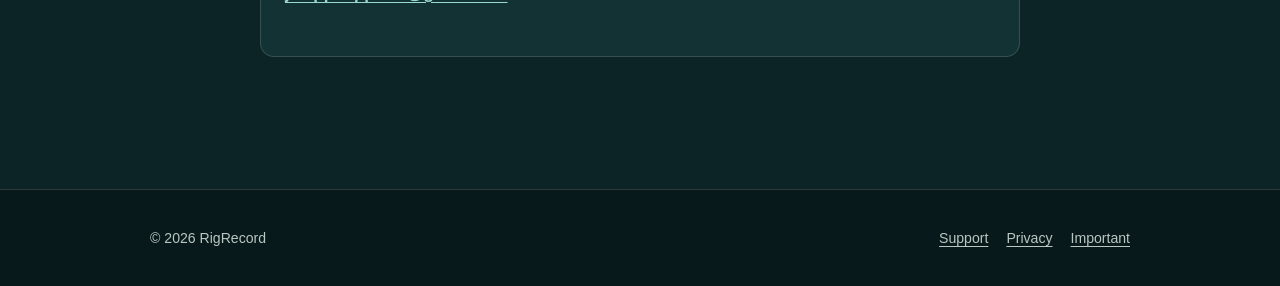
==== commit 8caf97e2: "Add files via upload" ====
--- a/rigrecord/privacy/index.html
+++ b/rigrecord/privacy/index.html
@@ -94,7 +94,8 @@
     <section class="section">
       <h2>PDF Reports and Sharing</h2>
       <p>Reports are generated locally. Users choose whether and where to share or save them.</p>
-      <p>Sharing through Files, iCloud Drive, email, Google Drive, Dropbox, or another service is initiated by the user. Once data is shared with another service, that service's privacy policy applies.</p>
+      <p>If you choose to save or share an exported backup or PDF using a third-party storage or sharing service, that service's privacy and security policies apply.</p>
+      <p>RigRecord does not automatically upload backups or reports to third-party storage or sharing services.</p>
     </section>
 
     <section class="section">
@@ -108,11 +109,6 @@
       <p>RigRecord data remains on the user's device until it is modified or deleted by the user, or removed with the app or system storage.</p>
       <p>The developer cannot remotely access or delete the user's local RigRecord database because no developer-operated account or server stores it.</p>
       <p>Exported backup and PDF copies must be deleted separately by the user from wherever they were saved.</p>
-    </section>
-
-    <section class="section">
-      <h2>Children's Privacy</h2>
-      <p>RigRecord does not knowingly collect personal information through a developer-operated service because the app does not transmit such information to the developer.</p>
     </section>
 
     <section class="section">
